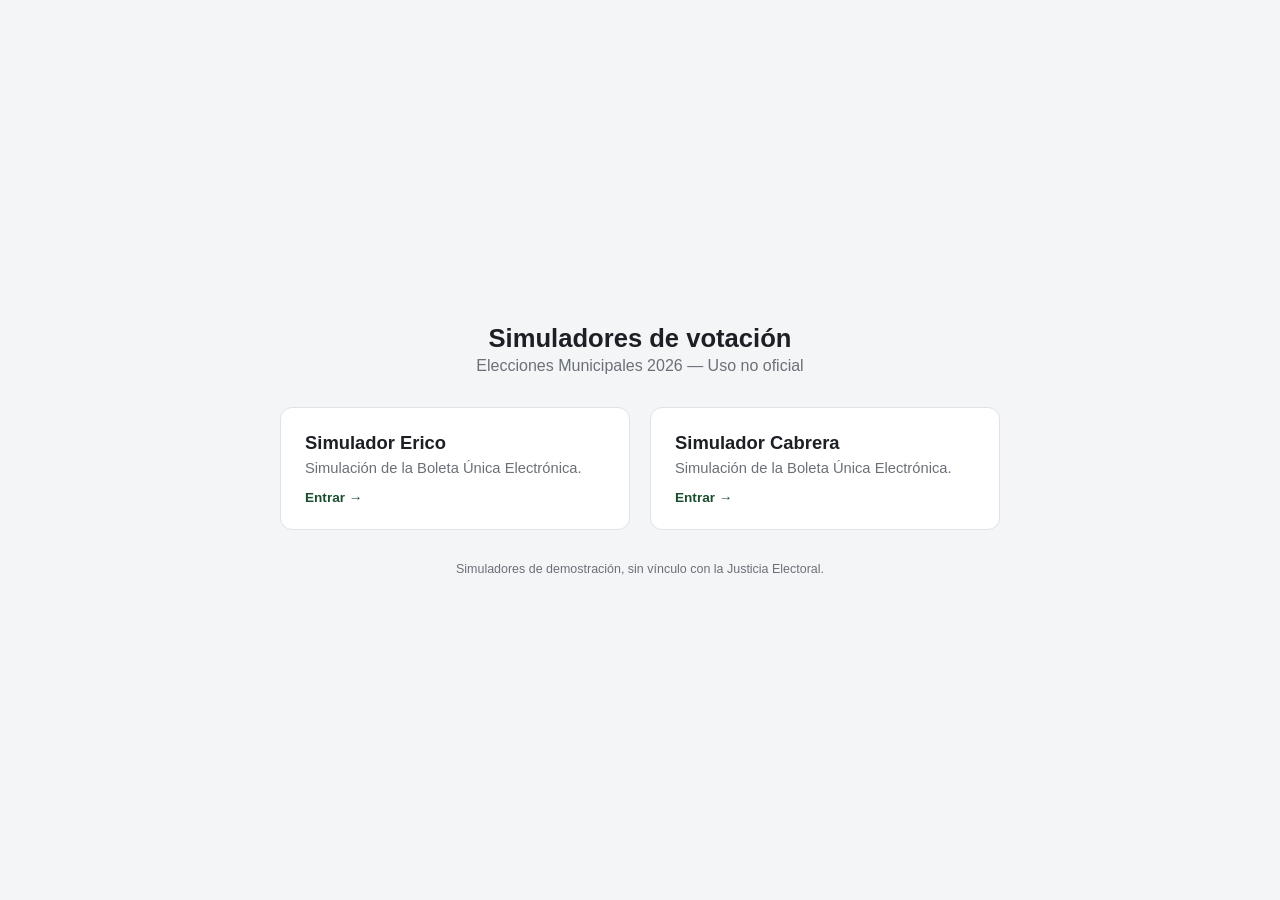
==== index.html @ 40067a48 "Estructura inicial: simuladores erico y cabrera" ====
<!DOCTYPE html>
<html lang="es">
<head>
    <meta charset="utf-8" />
    <meta name="viewport" content="width=device-width, initial-scale=1" />
    <meta name="robots" content="noindex" />
    <title>Simuladores de votación</title>
    <link rel="icon" href="simulador_cabrera/img/favicon.ico" />
    <style>
        :root {
            color-scheme: light;
            --bg: #f4f5f7;
            --card-bg: #ffffff;
            --border: #e0e2e6;
            --text: #1c1f24;
            --muted: #6b7078;
            --accent: #1a4d2e;
        }
        * { box-sizing: border-box; }
        body {
            margin: 0;
            min-height: 100vh;
            display: flex;
            align-items: center;
            justify-content: center;
            background: var(--bg);
            color: var(--text);
            font-family: -apple-system, "Segoe UI", Roboto, Arial, sans-serif;
            padding: 24px;
        }
        .contenedor {
            width: 100%;
            max-width: 720px;
        }
        h1 {
            font-size: 1.6rem;
            margin: 0 0 4px;
            text-align: center;
        }
        p.subtitulo {
            text-align: center;
            color: var(--muted);
            margin: 0 0 32px;
        }
        .grid {
            display: grid;
            grid-template-columns: repeat(auto-fit, minmax(260px, 1fr));
            gap: 20px;
        }
        a.tarjeta {
            display: block;
            background: var(--card-bg);
            border: 1px solid var(--border);
            border-radius: 12px;
            padding: 24px;
            text-decoration: none;
            color: inherit;
            transition: transform 0.15s ease, box-shadow 0.15s ease;
        }
        a.tarjeta:hover {
            transform: translateY(-2px);
            box-shadow: 0 8px 20px rgba(0, 0, 0, 0.08);
        }
        .tarjeta .nombre {
            font-size: 1.15rem;
            font-weight: 600;
            margin-bottom: 6px;
        }
        .tarjeta .desc {
            font-size: 0.92rem;
            color: var(--muted);
            margin-bottom: 14px;
        }
        .tarjeta .ir {
            font-size: 0.85rem;
            font-weight: 600;
            color: var(--accent);
        }
        footer {
            text-align: center;
            margin-top: 32px;
            font-size: 0.78rem;
            color: var(--muted);
        }
    </style>
</head>
<body>
    <div class="contenedor">
        <h1>Simuladores de votación</h1>
        <p class="subtitulo">Elecciones Municipales 2026 &mdash; Uso no oficial</p>
        <div class="grid">
            <a class="tarjeta" href="erico/">
                <div class="nombre">Simulador Erico</div>
                <div class="desc">Simulación de la Boleta Única Electrónica.</div>
                <div class="ir">Entrar →</div>
            </a>
            <a class="tarjeta" href="cabrera/">
                <div class="nombre">Simulador Cabrera</div>
                <div class="desc">Simulación de la Boleta Única Electrónica.</div>
                <div class="ir">Entrar →</div>
            </a>
        </div>
        <footer>Simuladores de demostración, sin vínculo con la Justicia Electoral.</footer>
    </div>
</body>
</html>
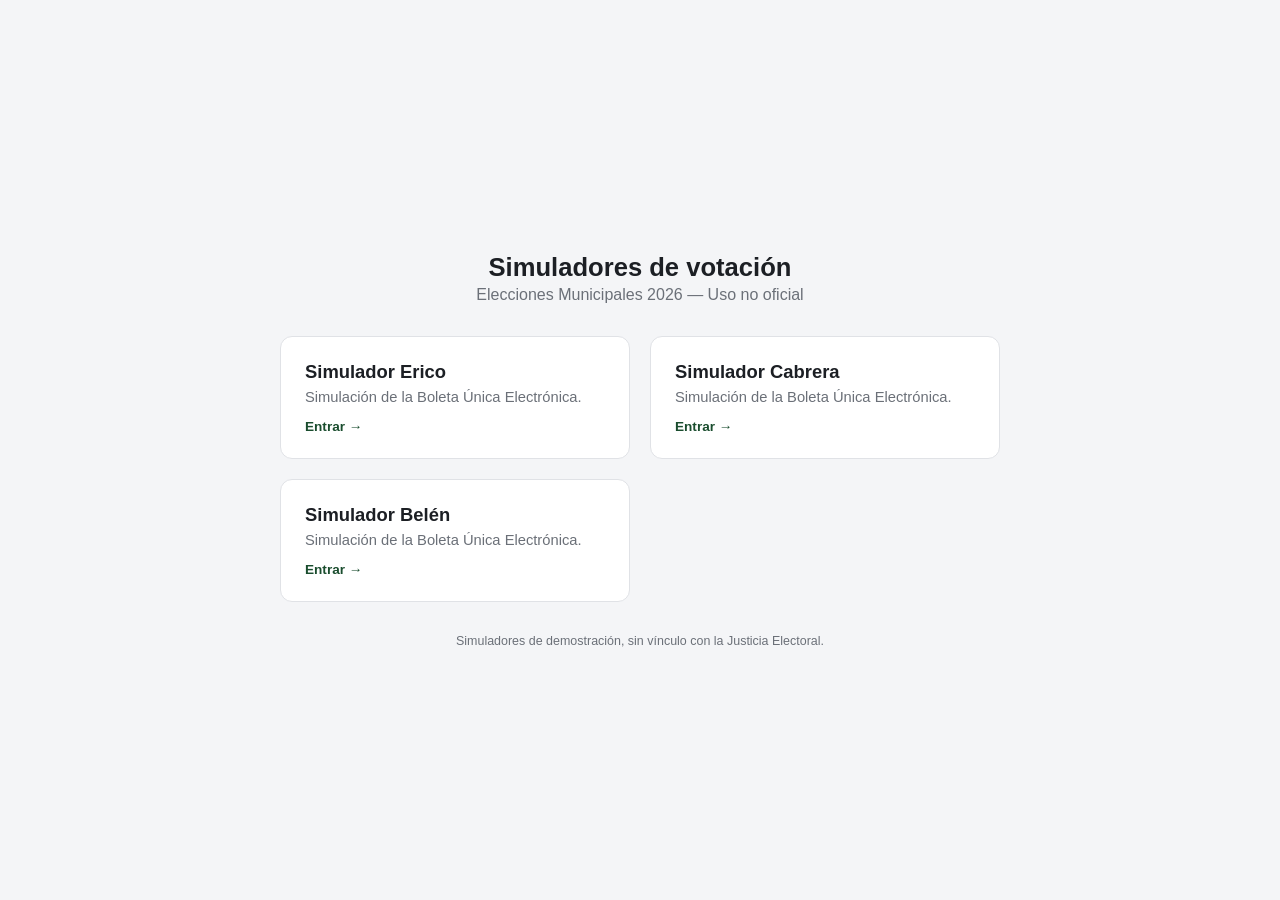
==== commit 1af87176: "Nuevo simulador belen: en Junta Municipal solo se puede elegir a Belen Maldonado Co-Authored-By: Cla" ====
--- a/index.html
+++ b/index.html
@@ -99,6 +99,11 @@
                 <div class="desc">Simulación de la Boleta Única Electrónica.</div>
                 <div class="ir">Entrar →</div>
             </a>
+            <a class="tarjeta" href="belen/">
+                <div class="nombre">Simulador Belén</div>
+                <div class="desc">Simulación de la Boleta Única Electrónica.</div>
+                <div class="ir">Entrar →</div>
+            </a>
         </div>
         <footer>Simuladores de demostración, sin vínculo con la Justicia Electoral.</footer>
     </div>
